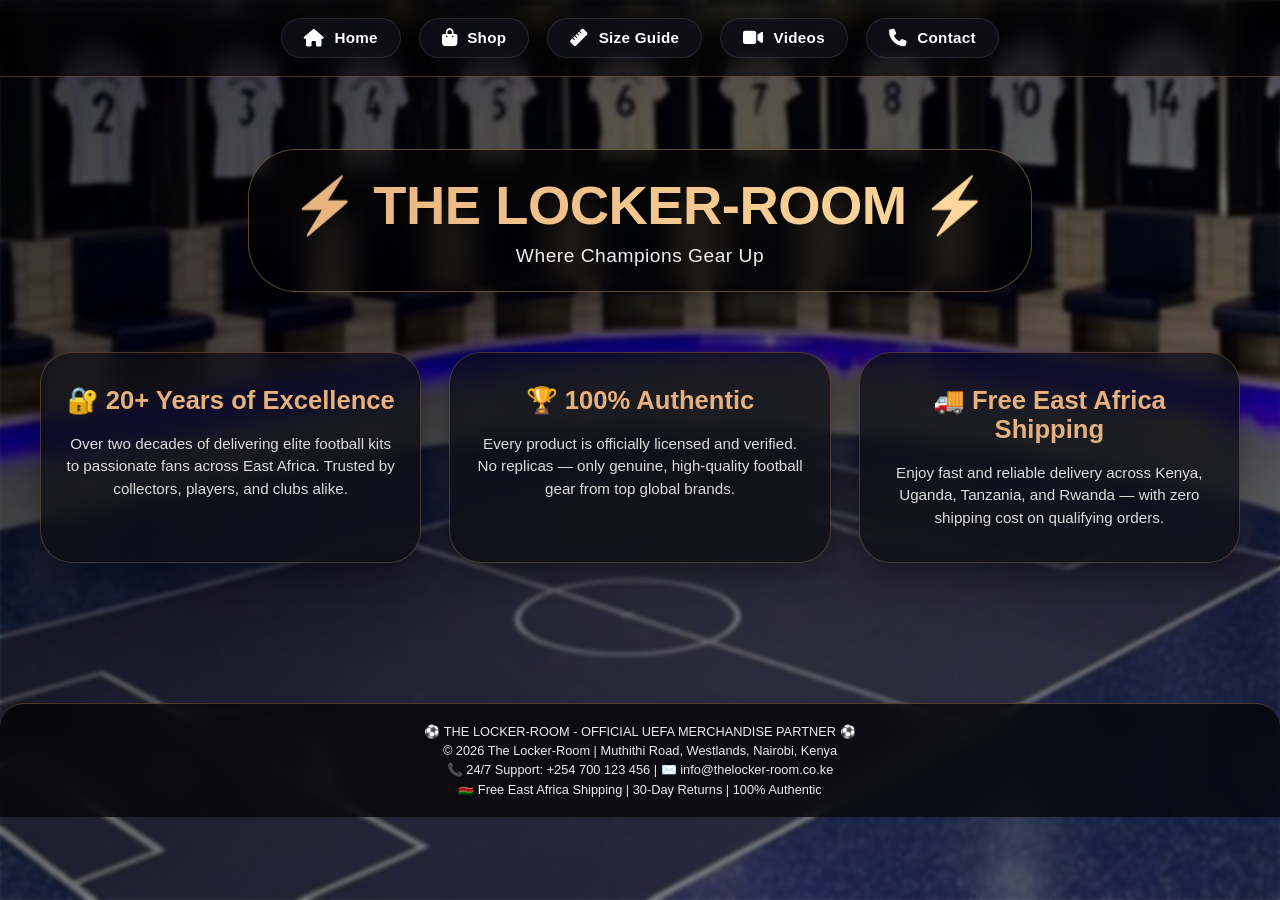
==== index.html @ 7f2edb70 "Refactor scrollbar styles in index.html" ====
<!DOCTYPE html>
<html lang="en">
<head>
<meta charset="UTF-8">
<meta name="viewport" content="width=device-width, initial-scale=1.0, user-scalable=yes">
<title>The Locker-Room | Home – Elite Football Gear</title>

<!-- Font Awesome for premium icons -->
<link rel="stylesheet" href="https://cdnjs.cloudflare.com/ajax/libs/font-awesome/6.5.0/css/all.min.css">

<style>
* {
    margin: 0;
    padding: 0;
    box-sizing: border-box;
}

body {
    font-family: 'Inter', -apple-system, BlinkMacSystemFont, 'Segoe UI', Roboto, sans-serif;
    overflow-x: hidden;
    min-height: 100vh;
    position: relative;
}

/* Background Slideshow - modern full bleed */
.slideshow-container {
    position: fixed;
    width: 100%;
    height: 100%;
    top: 0;
    left: 0;
    z-index: -2;
}

.slide {
    position: absolute;
    width: 100%;
    height: 100%;
    background-size: cover;
    background-position: center;
    opacity: 0;
    transition: opacity 1.8s cubic-bezier(0.25, 0.46, 0.45, 0.94);
    transform: scale(1.02);
}

.slide.active {
    opacity: 1;
    transform: scale(1);
}

/* Premium dark overlay – richer depth */
.slideshow-overlay {
    position: fixed;
    width: 100%;
    height: 100%;
    background: linear-gradient(135deg, rgba(0,0,0,0.6) 0%, rgba(0,0,0,0.4) 100%);
    top: 0;
    left: 0;
    z-index: -1;
    backdrop-filter: blur(2px);
}

/* MENU BAR – modern glassmorphism */
.menu-bar {
    display: flex;
    justify-content: center;
    gap: 18px;
    padding: 18px 24px;
    position: sticky;
    top: 0;
    z-index: 100;
    background: rgba(0, 0, 0, 0.55);
    backdrop-filter: blur(12px);
    border-bottom: 1px solid rgba(230, 177, 126, 0.3);
    flex-wrap: wrap;
}

.menu-bar a {
    color: white;
    text-decoration: none;
    font-weight: 600;
    padding: 10px 22px;
    border-radius: 40px;
    background: rgba(20, 20, 30, 0.6);
    backdrop-filter: blur(4px);
    transition: all 0.25s ease;
    display: flex;
    align-items: center;
    gap: 10px;
    font-size: 0.95rem;
    letter-spacing: 0.3px;
    border: 1px solid rgba(255,255,255,0.1);
}

.menu-bar a i {
    font-size: 1.1rem;
}

.menu-bar a:hover {
    background: #e6b17e;
    color: #0a0c10;
    transform: translateY(-3px);
    border-color: #e6b17e;
    box-shadow: 0 8px 18px rgba(230,177,126,0.3);
}

/* HERO – sleek centered */
.hero {
    display: flex;
    justify-content: center;
    align-items: center;
    margin-top: 8vh;
    padding: 0 20px;
}

.hero-box {
    display: inline-block;
    padding: 24px 42px;
    background: rgba(0, 0, 0, 0.55);
    border-radius: 48px;
    backdrop-filter: blur(16px);
    text-align: center;
    border: 1px solid rgba(230, 177, 126, 0.4);
    box-shadow: 0 20px 35px rgba(0,0,0,0.3);
    transition: transform 0.3s;
}

.hero-box:hover {
    transform: scale(1.02);
}

.hero-box h1 {
    font-size: 3.4rem;
    background: linear-gradient(135deg, #e6b17e, #ffda9e);
    -webkit-background-clip: text;
    background-clip: text;
    color: transparent;
    margin: 0;
    font-weight: 800;
    letter-spacing: -0.5px;
}

.hero-box p {
    color: #f0f0f0;
    margin-top: 8px;
    font-size: 1.2rem;
    font-weight: 400;
    letter-spacing: 0.5px;
}

/* FEATURE GRID – modern card design */
.feature-grid {
    display: grid;
    grid-template-columns: repeat(auto-fit, minmax(280px, 1fr));
    gap: 28px;
    padding: 60px 40px 120px 40px;
    max-width: 1300px;
    margin: 0 auto;
}

.feature-box {
    background: rgba(12, 14, 20, 0.75);
    backdrop-filter: blur(12px);
    padding: 32px 24px;
    border-radius: 32px;
    color: white;
    text-align: center;
    transition: all 0.35s ease;
    border: 1px solid rgba(230, 177, 126, 0.25);
    box-shadow: 0 12px 28px rgba(0,0,0,0.3);
}

.feature-box:hover {
    transform: translateY(-8px);
    background: rgba(20, 22, 32, 0.85);
    border-color: #e6b17e;
    box-shadow: 0 24px 40px rgba(0,0,0,0.4);
}

.feature-box h3 {
    font-size: 1.6rem;
    margin-bottom: 18px;
    color: #e6b17e;
    font-weight: 700;
}

.feature-box p {
    line-height: 1.5;
    color: #dddddd;
    font-size: 0.95rem;
}

/* FOOTER – fixed at bottom but not overlapping if content grows */
.footer-wrapper {
    position: relative;
    width: 100%;
    display: flex;
    justify-content: center;
    margin-top: 20px;
}

.footer-locker {
    background: rgba(0, 0, 0, 0.7);
    backdrop-filter: blur(12px);
    padding: 18px 28px;
    border-radius: 24px 24px 0 0;
    color: #ececec;
    text-align: center;
    font-size: 0.8rem;
    width: 100%;
    border-top: 1px solid rgba(230,177,126,0.3);
    line-height: 1.5;
}

/* Hide scrollbars globally but keep functionality – modern approach */
html {
    overflow-y: scroll;
    scrollbar-width: none;
    -ms-overflow-style: none;
}
html::-webkit-scrollbar {
    display: none;
}
body {
    overflow-y: auto;
    scrollbar-width: none;
}
body::-webkit-scrollbar {
    display: none;
}

/* Responsive touches */
@media (max-width: 768px) {
    .hero-box h1 {
        font-size: 2.2rem;
    }
    .hero-box {
        padding: 18px 28px;
    }
    .feature-grid {
        padding: 40px 20px 100px 20px;
        gap: 20px;
    }
    .menu-bar a {
        padding: 6px 14px;
        font-size: 0.8rem;
    }
    .feature-box h3 {
        font-size: 1.3rem;
    }
}

@media (max-width: 480px) {
    .hero-box h1 {
        font-size: 1.8rem;
    }
    .hero-box p {
        font-size: 0.9rem;
    }
    .menu-bar {
        gap: 8px;
    }
}
</style>
</head>
<body>

<!-- Background Slideshow with 5 premium images -->
<div class="slideshow-container">
    <div class="slide active" style="background-image: url('locker1.jpg');"></div>
    <div class="slide" style="background-image: url('locker2.jpg');"></div>
    <div class="slide" style="background-image: url('locker3.jpg');"></div>
    <div class="slide" style="background-image: url('locker4.jpg');"></div>
    <div class="slide" style="background-image: url('locker5.jpg');"></div>
</div>
<div class="slideshow-overlay"></div>

<!-- NAVIGATION WITH ICONS (all internal pages linked) -->
<div class="menu-bar">
    <a href="index.html"><i class="fas fa-house"></i> Home</a>
    <a href="shop.html"><i class="fas fa-bag-shopping"></i> Shop</a>
    <a href="size.html"><i class="fas fa-ruler"></i> Size Guide</a>
    <a href="videos.html"><i class="fas fa-video"></i> Videos</a>
    <a href="contact.html"><i class="fas fa-phone"></i> Contact</a>
</div>

<!-- HERO SECTION -->
<div class="hero">
    <div class="hero-box">
        <h1>⚡ THE LOCKER-ROOM ⚡</h1>
        <p>Where Champions Gear Up</p>
    </div>
</div>

<!-- FEATURE CARDS – enhanced content -->
<div class="feature-grid">
    <div class="feature-box">
        <h3>🔐 20+ Years of Excellence</h3>
        <p>Over two decades of delivering elite football kits to passionate fans across East Africa. Trusted by collectors, players, and clubs alike.</p>
    </div>

    <div class="feature-box">
        <h3>🏆 100% Authentic</h3>
        <p>Every product is officially licensed and verified. No replicas — only genuine, high-quality football gear from top global brands.</p>
    </div>

    <div class="feature-box">
        <h3>🚚 Free East Africa Shipping</h3>
        <p>Enjoy fast and reliable delivery across Kenya, Uganda, Tanzania, and Rwanda — with zero shipping cost on qualifying orders.</p>
    </div>
</div>

<!-- FOOTER (elegant) -->
<div class="footer-wrapper">
    <footer class="footer-locker">
        ⚽ THE LOCKER-ROOM - OFFICIAL UEFA MERCHANDISE PARTNER ⚽<br>
        © 2026 The Locker-Room | Muthithi Road, Westlands, Nairobi, Kenya<br>
        📞 24/7 Support: +254 700 123 456 | ✉️ info@thelocker-room.co.ke<br>
        🇰🇪 Free East Africa Shipping | 30-Day Returns | 100% Authentic
    </footer>
</div>

<script>
    // Gentle crossfade slideshow with modern timing
    const slides = document.querySelectorAll('.slide');
    let currentIndex = 0;
    let slideInterval;

    function activateSlide(index) {
        slides.forEach((slide, i) => {
            if (i === index) {
                slide.classList.add('active');
            } else {
                slide.classList.remove('active');
            }
        });
    }

    function nextSlide() {
        currentIndex = (currentIndex + 1) % slides.length;
        activateSlide(currentIndex);
    }

    // Start slideshow with 4.5s interval for smooth experience
    function startSlideshow() {
        if (slideInterval) clearInterval(slideInterval);
        slideInterval = setInterval(nextSlide, 4500);
    }

    // Preload images to avoid flicker
    function preloadImages() {
        const images = ['locker1.jpg', 'locker2.jpg', 'locker3.jpg', 'locker4.jpg', 'locker5.jpg'];
        images.forEach(src => {
            const img = new Image();
            img.src = src;
        });
    }
    
    preloadImages();
    startSlideshow();

    // Optional: pause slideshow on hover over hero or features for better UX (premium touch)
    const interactiveAreas = [document.querySelector('.hero'), document.querySelector('.feature-grid')];
    interactiveAreas.forEach(area => {
        if (area) {
            area.addEventListener('mouseenter', () => {
                if (slideInterval) clearInterval(slideInterval);
            });
            area.addEventListener('mouseleave', () => {
                startSlideshow();
            });
        }
    });

    // Also pause on menu hover
    const menuBar = document.querySelector('.menu-bar');
    if (menuBar) {
        menuBar.addEventListener('mouseenter', () => {
            if (slideInterval) clearInterval(slideInterval);
        });
        menuBar.addEventListener('mouseleave', () => {
            startSlideshow();
        });
    }
</script>

</body>
</html>
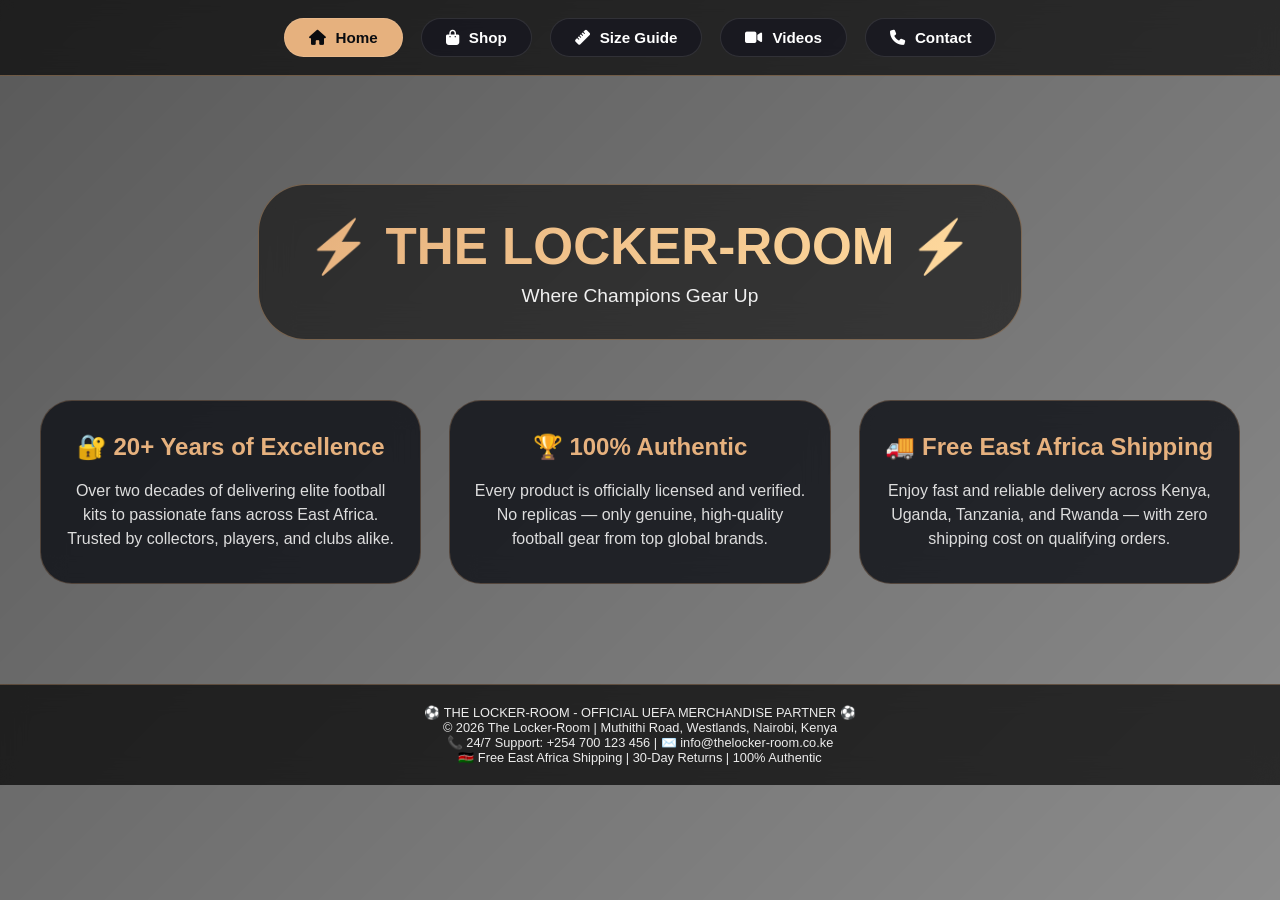
==== commit f679e799: "Update index.html" ====
--- a/index.html
+++ b/index.html
@@ -4,10 +4,7 @@
 <meta charset="UTF-8">
 <meta name="viewport" content="width=device-width, initial-scale=1.0, user-scalable=yes">
 <title>The Locker-Room | Home – Elite Football Gear</title>
-
-<!-- Font Awesome for premium icons -->
 <link rel="stylesheet" href="https://cdnjs.cloudflare.com/ajax/libs/font-awesome/6.5.0/css/all.min.css">
-
 <style>
 * {
     margin: 0;
@@ -19,10 +16,8 @@
     font-family: 'Inter', -apple-system, BlinkMacSystemFont, 'Segoe UI', Roboto, sans-serif;
     overflow-x: hidden;
     min-height: 100vh;
-    position: relative;
-}
-
-/* Background Slideshow - modern full bleed */
+}
+
 .slideshow-container {
     position: fixed;
     width: 100%;
@@ -39,39 +34,31 @@
     background-size: cover;
     background-position: center;
     opacity: 0;
-    transition: opacity 1.8s cubic-bezier(0.25, 0.46, 0.45, 0.94);
-    transform: scale(1.02);
+    transition: opacity 1.8s ease-in-out;
 }
 
 .slide.active {
     opacity: 1;
-    transform: scale(1);
-}
-
-/* Premium dark overlay – richer depth */
+}
+
 .slideshow-overlay {
     position: fixed;
     width: 100%;
     height: 100%;
-    background: linear-gradient(135deg, rgba(0,0,0,0.6) 0%, rgba(0,0,0,0.4) 100%);
+    background: linear-gradient(135deg, rgba(0,0,0,0.65) 0%, rgba(0,0,0,0.45) 100%);
     top: 0;
     left: 0;
     z-index: -1;
-    backdrop-filter: blur(2px);
-}
-
-/* MENU BAR – modern glassmorphism */
+}
+
 .menu-bar {
     display: flex;
     justify-content: center;
     gap: 18px;
     padding: 18px 24px;
-    position: sticky;
-    top: 0;
-    z-index: 100;
-    background: rgba(0, 0, 0, 0.55);
+    background: rgba(0, 0, 0, 0.65);
     backdrop-filter: blur(12px);
-    border-bottom: 1px solid rgba(230, 177, 126, 0.3);
+    border-bottom: 1px solid rgba(230, 177, 126, 0.4);
     flex-wrap: wrap;
 }
 
@@ -79,212 +66,137 @@
     color: white;
     text-decoration: none;
     font-weight: 600;
-    padding: 10px 22px;
+    padding: 10px 24px;
     border-radius: 40px;
-    background: rgba(20, 20, 30, 0.6);
-    backdrop-filter: blur(4px);
+    background: rgba(20, 20, 30, 0.7);
     transition: all 0.25s ease;
     display: flex;
     align-items: center;
     gap: 10px;
     font-size: 0.95rem;
-    letter-spacing: 0.3px;
     border: 1px solid rgba(255,255,255,0.1);
-}
-
-.menu-bar a i {
-    font-size: 1.1rem;
 }
 
 .menu-bar a:hover {
     background: #e6b17e;
     color: #0a0c10;
-    transform: translateY(-3px);
-    border-color: #e6b17e;
-    box-shadow: 0 8px 18px rgba(230,177,126,0.3);
-}
-
-/* HERO – sleek centered */
+    transform: translateY(-2px);
+}
+
+.menu-bar a.active {
+    background: #e6b17e;
+    color: #0a0c10;
+}
+
 .hero {
     display: flex;
     justify-content: center;
     align-items: center;
-    margin-top: 8vh;
+    margin-top: 12vh;
     padding: 0 20px;
 }
 
 .hero-box {
-    display: inline-block;
-    padding: 24px 42px;
+    padding: 32px 48px;
     background: rgba(0, 0, 0, 0.55);
     border-radius: 48px;
     backdrop-filter: blur(16px);
     text-align: center;
     border: 1px solid rgba(230, 177, 126, 0.4);
-    box-shadow: 0 20px 35px rgba(0,0,0,0.3);
-    transition: transform 0.3s;
-}
-
-.hero-box:hover {
-    transform: scale(1.02);
 }
 
 .hero-box h1 {
-    font-size: 3.4rem;
+    font-size: 3.2rem;
     background: linear-gradient(135deg, #e6b17e, #ffda9e);
     -webkit-background-clip: text;
     background-clip: text;
     color: transparent;
-    margin: 0;
     font-weight: 800;
-    letter-spacing: -0.5px;
 }
 
 .hero-box p {
     color: #f0f0f0;
     margin-top: 8px;
     font-size: 1.2rem;
-    font-weight: 400;
-    letter-spacing: 0.5px;
-}
-
-/* FEATURE GRID – modern card design */
+}
+
 .feature-grid {
     display: grid;
     grid-template-columns: repeat(auto-fit, minmax(280px, 1fr));
     gap: 28px;
-    padding: 60px 40px 120px 40px;
+    padding: 60px 40px 100px 40px;
     max-width: 1300px;
     margin: 0 auto;
 }
 
 .feature-box {
-    background: rgba(12, 14, 20, 0.75);
+    background: rgba(12, 14, 20, 0.8);
     backdrop-filter: blur(12px);
     padding: 32px 24px;
     border-radius: 32px;
-    color: white;
     text-align: center;
-    transition: all 0.35s ease;
+    transition: 0.3s;
     border: 1px solid rgba(230, 177, 126, 0.25);
-    box-shadow: 0 12px 28px rgba(0,0,0,0.3);
 }
 
 .feature-box:hover {
     transform: translateY(-8px);
-    background: rgba(20, 22, 32, 0.85);
     border-color: #e6b17e;
-    box-shadow: 0 24px 40px rgba(0,0,0,0.4);
 }
 
 .feature-box h3 {
-    font-size: 1.6rem;
+    font-size: 1.5rem;
     margin-bottom: 18px;
     color: #e6b17e;
-    font-weight: 700;
 }
 
 .feature-box p {
+    color: #dddddd;
     line-height: 1.5;
-    color: #dddddd;
-    font-size: 0.95rem;
-}
-
-/* FOOTER – fixed at bottom but not overlapping if content grows */
-.footer-wrapper {
-    position: relative;
-    width: 100%;
-    display: flex;
-    justify-content: center;
-    margin-top: 20px;
 }
 
 .footer-locker {
     background: rgba(0, 0, 0, 0.7);
     backdrop-filter: blur(12px);
-    padding: 18px 28px;
-    border-radius: 24px 24px 0 0;
+    padding: 20px;
+    text-align: center;
     color: #ececec;
-    text-align: center;
     font-size: 0.8rem;
-    width: 100%;
     border-top: 1px solid rgba(230,177,126,0.3);
-    line-height: 1.5;
-}
-
-/* Hide scrollbars globally but keep functionality – modern approach */
+}
+
 html {
-    overflow-y: scroll;
     scrollbar-width: none;
     -ms-overflow-style: none;
 }
 html::-webkit-scrollbar {
     display: none;
 }
-body {
-    overflow-y: auto;
-    scrollbar-width: none;
-}
-body::-webkit-scrollbar {
-    display: none;
-}
-
-/* Responsive touches */
+
 @media (max-width: 768px) {
-    .hero-box h1 {
-        font-size: 2.2rem;
-    }
-    .hero-box {
-        padding: 18px 28px;
-    }
-    .feature-grid {
-        padding: 40px 20px 100px 20px;
-        gap: 20px;
-    }
-    .menu-bar a {
-        padding: 6px 14px;
-        font-size: 0.8rem;
-    }
-    .feature-box h3 {
-        font-size: 1.3rem;
-    }
-}
-
-@media (max-width: 480px) {
-    .hero-box h1 {
-        font-size: 1.8rem;
-    }
-    .hero-box p {
-        font-size: 0.9rem;
-    }
-    .menu-bar {
-        gap: 8px;
-    }
+    .hero-box h1 { font-size: 2rem; }
+    .menu-bar a { padding: 6px 14px; font-size: 0.75rem; }
+    .feature-grid { padding: 40px 20px; }
 }
 </style>
 </head>
 <body>
 
-<!-- Background Slideshow with 5 premium images -->
 <div class="slideshow-container">
-    <div class="slide active" style="background-image: url('locker1.jpg');"></div>
-    <div class="slide" style="background-image: url('locker2.jpg');"></div>
-    <div class="slide" style="background-image: url('locker3.jpg');"></div>
-    <div class="slide" style="background-image: url('locker4.jpg');"></div>
-    <div class="slide" style="background-image: url('locker5.jpg');"></div>
+    <div class="slide active" style="background-image: url('https://images.unsplash.com/photo-1522778119026-d647f0596c20?w=1600');"></div>
+    <div class="slide" style="background-image: url('https://images.unsplash.com/photo-1552667466-07770ae110d0?w=1600');"></div>
+    <div class="slide" style="background-image: url('https://images.unsplash.com/photo-1577223625816-7546f13df25d?w=1600');"></div>
 </div>
 <div class="slideshow-overlay"></div>
 
-<!-- NAVIGATION WITH ICONS (all internal pages linked) -->
 <div class="menu-bar">
-    <a href="index.html"><i class="fas fa-house"></i> Home</a>
+    <a href="index.html" class="active"><i class="fas fa-house"></i> Home</a>
     <a href="shop.html"><i class="fas fa-bag-shopping"></i> Shop</a>
     <a href="size.html"><i class="fas fa-ruler"></i> Size Guide</a>
     <a href="videos.html"><i class="fas fa-video"></i> Videos</a>
     <a href="contact.html"><i class="fas fa-phone"></i> Contact</a>
 </div>
 
-<!-- HERO SECTION -->
 <div class="hero">
     <div class="hero-box">
         <h1>⚡ THE LOCKER-ROOM ⚡</h1>
@@ -292,97 +204,36 @@
     </div>
 </div>
 
-<!-- FEATURE CARDS – enhanced content -->
 <div class="feature-grid">
     <div class="feature-box">
         <h3>🔐 20+ Years of Excellence</h3>
         <p>Over two decades of delivering elite football kits to passionate fans across East Africa. Trusted by collectors, players, and clubs alike.</p>
     </div>
-
     <div class="feature-box">
         <h3>🏆 100% Authentic</h3>
         <p>Every product is officially licensed and verified. No replicas — only genuine, high-quality football gear from top global brands.</p>
     </div>
-
     <div class="feature-box">
         <h3>🚚 Free East Africa Shipping</h3>
         <p>Enjoy fast and reliable delivery across Kenya, Uganda, Tanzania, and Rwanda — with zero shipping cost on qualifying orders.</p>
     </div>
 </div>
 
-<!-- FOOTER (elegant) -->
-<div class="footer-wrapper">
-    <footer class="footer-locker">
-        ⚽ THE LOCKER-ROOM - OFFICIAL UEFA MERCHANDISE PARTNER ⚽<br>
-        © 2026 The Locker-Room | Muthithi Road, Westlands, Nairobi, Kenya<br>
-        📞 24/7 Support: +254 700 123 456 | ✉️ info@thelocker-room.co.ke<br>
-        🇰🇪 Free East Africa Shipping | 30-Day Returns | 100% Authentic
-    </footer>
-</div>
+<footer class="footer-locker">
+    ⚽ THE LOCKER-ROOM - OFFICIAL UEFA MERCHANDISE PARTNER ⚽<br>
+    © 2026 The Locker-Room | Muthithi Road, Westlands, Nairobi, Kenya<br>
+    📞 24/7 Support: +254 700 123 456 | ✉️ info@thelocker-room.co.ke<br>
+    🇰🇪 Free East Africa Shipping | 30-Day Returns | 100% Authentic
+</footer>
 
 <script>
-    // Gentle crossfade slideshow with modern timing
-    const slides = document.querySelectorAll('.slide');
-    let currentIndex = 0;
-    let slideInterval;
-
-    function activateSlide(index) {
-        slides.forEach((slide, i) => {
-            if (i === index) {
-                slide.classList.add('active');
-            } else {
-                slide.classList.remove('active');
-            }
-        });
-    }
-
-    function nextSlide() {
-        currentIndex = (currentIndex + 1) % slides.length;
-        activateSlide(currentIndex);
-    }
-
-    // Start slideshow with 4.5s interval for smooth experience
-    function startSlideshow() {
-        if (slideInterval) clearInterval(slideInterval);
-        slideInterval = setInterval(nextSlide, 4500);
-    }
-
-    // Preload images to avoid flicker
-    function preloadImages() {
-        const images = ['locker1.jpg', 'locker2.jpg', 'locker3.jpg', 'locker4.jpg', 'locker5.jpg'];
-        images.forEach(src => {
-            const img = new Image();
-            img.src = src;
-        });
-    }
-    
-    preloadImages();
-    startSlideshow();
-
-    // Optional: pause slideshow on hover over hero or features for better UX (premium touch)
-    const interactiveAreas = [document.querySelector('.hero'), document.querySelector('.feature-grid')];
-    interactiveAreas.forEach(area => {
-        if (area) {
-            area.addEventListener('mouseenter', () => {
-                if (slideInterval) clearInterval(slideInterval);
-            });
-            area.addEventListener('mouseleave', () => {
-                startSlideshow();
-            });
-        }
-    });
-
-    // Also pause on menu hover
-    const menuBar = document.querySelector('.menu-bar');
-    if (menuBar) {
-        menuBar.addEventListener('mouseenter', () => {
-            if (slideInterval) clearInterval(slideInterval);
-        });
-        menuBar.addEventListener('mouseleave', () => {
-            startSlideshow();
-        });
-    }
+const slides = document.querySelectorAll('.slide');
+let current = 0;
+setInterval(() => {
+    slides[current].classList.remove('active');
+    current = (current + 1) % slides.length;
+    slides[current].classList.add('active');
+}, 4500);
 </script>
-
 </body>
 </html>
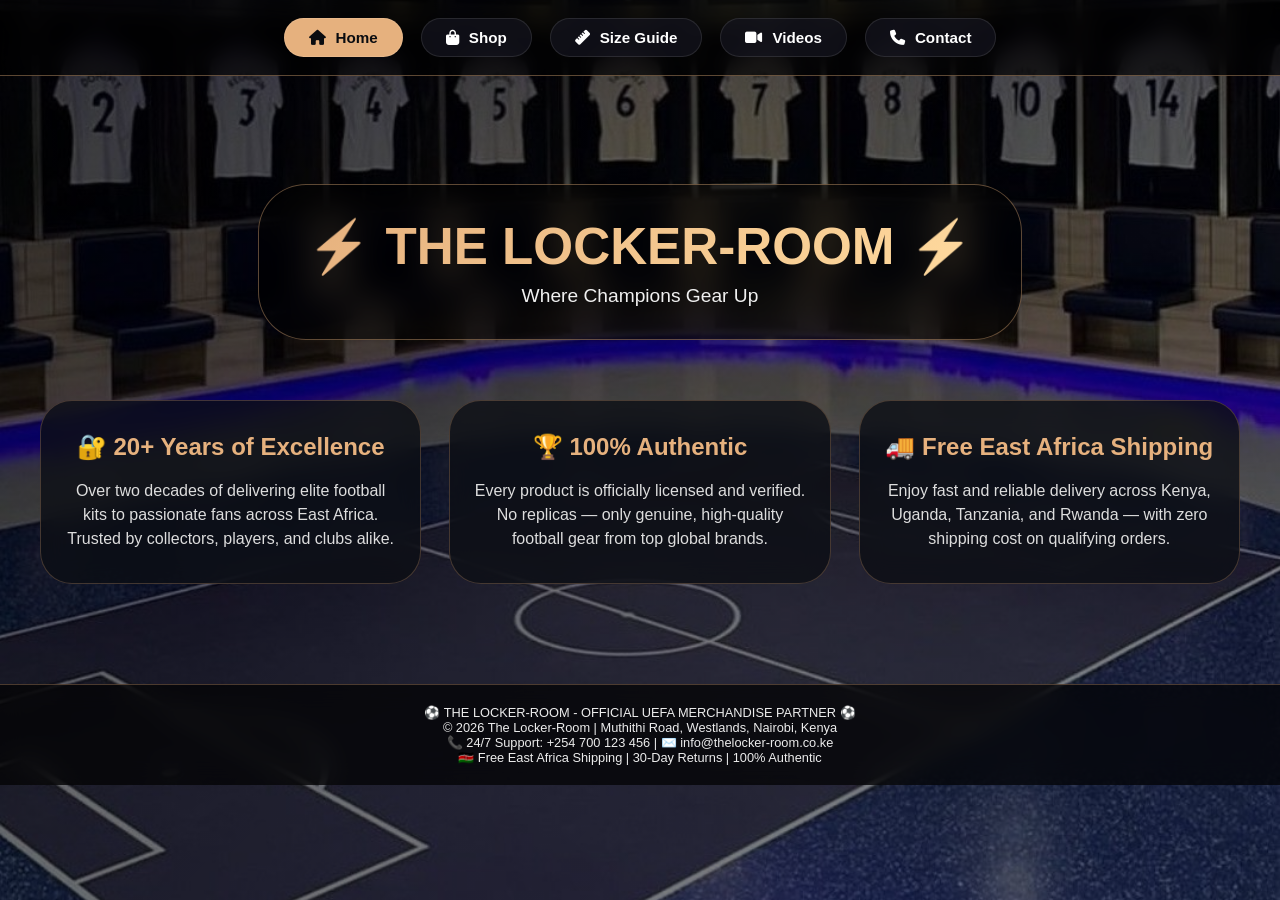
==== commit d6ce16fd: "Update index.html" ====
--- a/index.html
+++ b/index.html
@@ -18,6 +18,7 @@
     min-height: 100vh;
 }
 
+/* Background Slideshow with your images */
 .slideshow-container {
     position: fixed;
     width: 100%;
@@ -183,9 +184,15 @@
 <body>
 
 <div class="slideshow-container">
-    <div class="slide active" style="background-image: url('https://images.unsplash.com/photo-1522778119026-d647f0596c20?w=1600');"></div>
-    <div class="slide" style="background-image: url('https://images.unsplash.com/photo-1552667466-07770ae110d0?w=1600');"></div>
-    <div class="slide" style="background-image: url('https://images.unsplash.com/photo-1577223625816-7546f13df25d?w=1600');"></div>
+    <div class="slide active" style="background-image: url('locker1.jpg');"></div>
+    <div class="slide" style="background-image: url('locker2.jpg');"></div>
+    <div class="slide" style="background-image: url('locker3.jpg');"></div>
+    <div class="slide" style="background-image: url('locker4.jpg');"></div>
+    <div class="slide" style="background-image: url('locker5.jpg');"></div>
+    <div class="slide" style="background-image: url('locker6.jpg');"></div>
+    <div class="slide" style="background-image: url('locker7.jpg');"></div>
+    <div class="slide" style="background-image: url('locker8.jpg');"></div>
+    <div class="slide" style="background-image: url('stadium.jpg');"></div>
 </div>
 <div class="slideshow-overlay"></div>
 
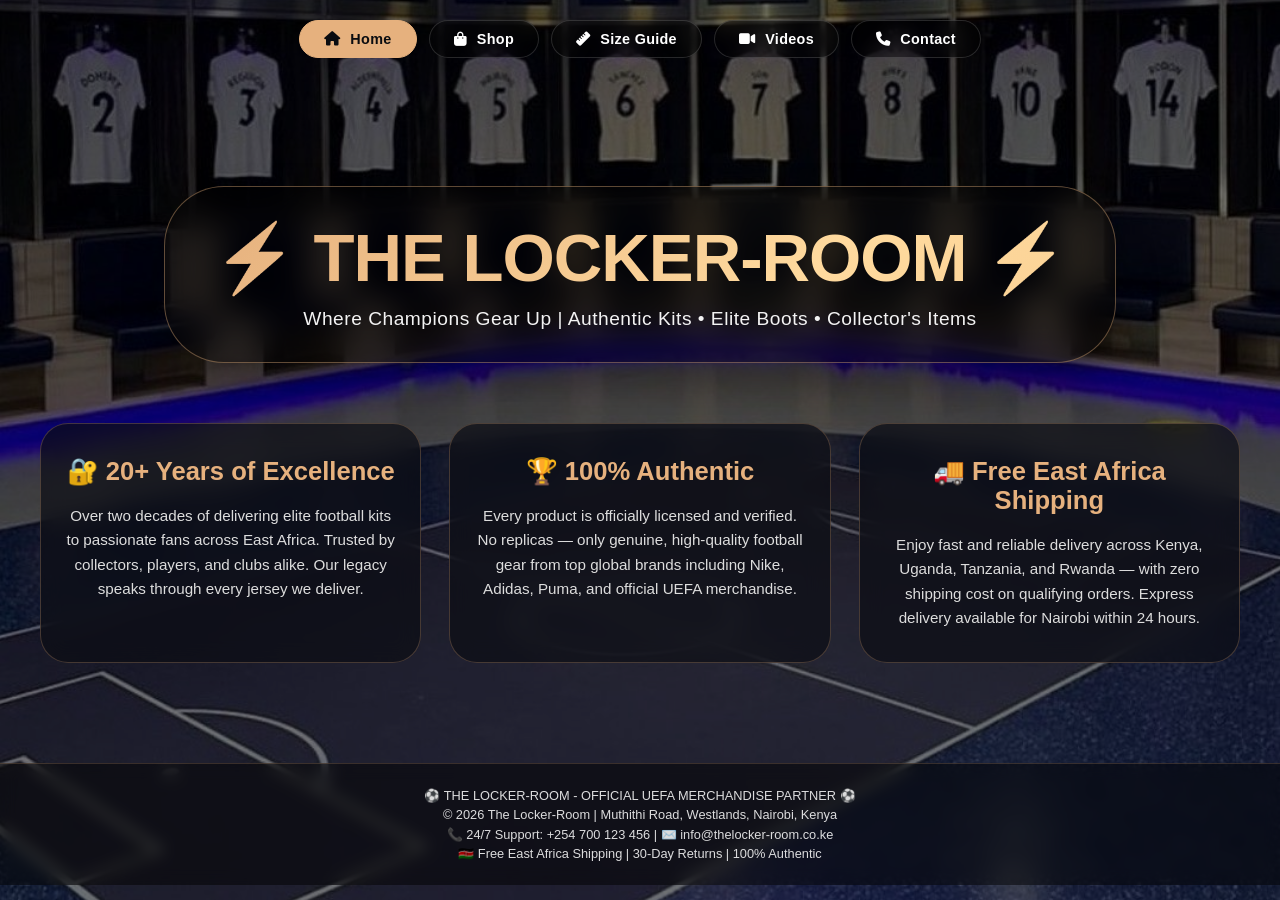
==== commit bd0fa8dc: "Update index.html" ====
--- a/index.html
+++ b/index.html
@@ -16,6 +16,7 @@
     font-family: 'Inter', -apple-system, BlinkMacSystemFont, 'Segoe UI', Roboto, sans-serif;
     overflow-x: hidden;
     min-height: 100vh;
+    position: relative;
 }
 
 /* Background Slideshow with your images */
@@ -46,81 +47,122 @@
     position: fixed;
     width: 100%;
     height: 100%;
-    background: linear-gradient(135deg, rgba(0,0,0,0.65) 0%, rgba(0,0,0,0.45) 100%);
+    background: rgba(0, 0, 0, 0.55);
     top: 0;
     left: 0;
     z-index: -1;
 }
 
+html {
+    scrollbar-width: none;
+    -ms-overflow-style: none;
+}
+html::-webkit-scrollbar {
+    display: none;
+}
+
+/* Transparent Menu Bar */
 .menu-bar {
     display: flex;
     justify-content: center;
-    gap: 18px;
-    padding: 18px 24px;
-    background: rgba(0, 0, 0, 0.65);
-    backdrop-filter: blur(12px);
-    border-bottom: 1px solid rgba(230, 177, 126, 0.4);
+    gap: 12px;
+    padding: 20px 24px;
+    background: transparent;
+    position: sticky;
+    top: 0;
+    z-index: 100;
     flex-wrap: wrap;
 }
-
 .menu-bar a {
     color: white;
     text-decoration: none;
     font-weight: 600;
     padding: 10px 24px;
-    border-radius: 40px;
-    background: rgba(20, 20, 30, 0.7);
-    transition: all 0.25s ease;
+    border-radius: 50px;
     display: flex;
     align-items: center;
     gap: 10px;
-    font-size: 0.95rem;
-    border: 1px solid rgba(255,255,255,0.1);
-}
-
+    transition: all 0.3s ease;
+    background: rgba(0, 0, 0, 0.35);
+    backdrop-filter: blur(10px);
+    font-size: 0.9rem;
+    letter-spacing: 0.3px;
+    border: 1px solid rgba(255, 255, 255, 0.15);
+}
 .menu-bar a:hover {
     background: #e6b17e;
     color: #0a0c10;
     transform: translateY(-2px);
-}
-
+    border-color: #e6b17e;
+    box-shadow: 0 5px 20px rgba(230, 177, 126, 0.3);
+}
 .menu-bar a.active {
     background: #e6b17e;
     color: #0a0c10;
-}
-
+    border-color: #e6b17e;
+}
+
+/* Modern Animated Hero */
 .hero {
     display: flex;
     justify-content: center;
     align-items: center;
     margin-top: 12vh;
     padding: 0 20px;
+    animation: fadeInUp 0.8s ease-out;
+}
+@keyframes fadeInUp {
+    from {
+        opacity: 0;
+        transform: translateY(30px);
+    }
+    to {
+        opacity: 1;
+        transform: translateY(0);
+    }
 }
 
 .hero-box {
     padding: 32px 48px;
-    background: rgba(0, 0, 0, 0.55);
-    border-radius: 48px;
+    background: rgba(0, 0, 0, 0.45);
     backdrop-filter: blur(16px);
     text-align: center;
+    border-radius: 60px;
     border: 1px solid rgba(230, 177, 126, 0.4);
+    box-shadow: 0 20px 40px rgba(0, 0, 0, 0.3);
 }
 
 .hero-box h1 {
-    font-size: 3.2rem;
-    background: linear-gradient(135deg, #e6b17e, #ffda9e);
+    font-size: 4.2rem;
+    font-weight: 800;
+    background: linear-gradient(135deg, #e6b17e 0%, #ffda9e 25%, #f5c88c 50%, #ffda9e 75%, #e6b17e 100%);
+    background-size: 300% auto;
     -webkit-background-clip: text;
     background-clip: text;
     color: transparent;
-    font-weight: 800;
+    animation: shimmer 3s linear infinite, glowPulse 2s ease-in-out infinite;
+    letter-spacing: -1px;
+    margin-bottom: 10px;
+}
+@keyframes shimmer {
+    0% { background-position: 0% center; }
+    100% { background-position: 200% center; }
+}
+@keyframes glowPulse {
+    0%, 100% { filter: drop-shadow(0 0 5px rgba(230, 177, 126, 0.3)); }
+    50% { filter: drop-shadow(0 0 20px rgba(230, 177, 126, 0.6)); }
 }
 
 .hero-box p {
-    color: #f0f0f0;
+    color: rgba(255, 255, 255, 0.95);
     margin-top: 8px;
     font-size: 1.2rem;
-}
-
+    font-weight: 400;
+    letter-spacing: 0.5px;
+    animation: fadeInUp 0.8s ease-out 0.2s both;
+}
+
+/* Feature Grid */
 .feature-grid {
     display: grid;
     grid-template-columns: repeat(auto-fit, minmax(280px, 1fr));
@@ -131,58 +173,84 @@
 }
 
 .feature-box {
-    background: rgba(12, 14, 20, 0.8);
+    background: rgba(12, 14, 20, 0.7);
     backdrop-filter: blur(12px);
     padding: 32px 24px;
-    border-radius: 32px;
+    border-radius: 28px;
     text-align: center;
-    transition: 0.3s;
+    transition: all 0.4s cubic-bezier(0.2, 0.9, 0.4, 1.1);
     border: 1px solid rgba(230, 177, 126, 0.25);
+    animation: fadeInUp 0.6s ease-out;
 }
 
 .feature-box:hover {
-    transform: translateY(-8px);
+    transform: translateY(-10px);
     border-color: #e6b17e;
+    background: rgba(20, 22, 32, 0.8);
+    box-shadow: 0 20px 35px rgba(0, 0, 0, 0.4);
 }
 
 .feature-box h3 {
-    font-size: 1.5rem;
+    font-size: 1.6rem;
     margin-bottom: 18px;
     color: #e6b17e;
+    font-weight: 700;
 }
 
 .feature-box p {
     color: #dddddd;
+    line-height: 1.6;
+    font-size: 0.95rem;
+}
+
+/* Footer */
+.footer-locker {
+    text-align: center;
+    background: rgba(0, 0, 0, 0.5);
+    backdrop-filter: blur(8px);
+    padding: 22px 20px;
+    color: rgba(255, 255, 255, 0.85);
+    font-size: 0.8rem;
+    border-top: 1px solid rgba(230, 177, 126, 0.2);
     line-height: 1.5;
 }
 
-.footer-locker {
-    background: rgba(0, 0, 0, 0.7);
-    backdrop-filter: blur(12px);
-    padding: 20px;
-    text-align: center;
-    color: #ececec;
-    font-size: 0.8rem;
-    border-top: 1px solid rgba(230,177,126,0.3);
-}
-
-html {
-    scrollbar-width: none;
-    -ms-overflow-style: none;
-}
-html::-webkit-scrollbar {
-    display: none;
-}
-
 @media (max-width: 768px) {
-    .hero-box h1 { font-size: 2rem; }
-    .menu-bar a { padding: 6px 14px; font-size: 0.75rem; }
-    .feature-grid { padding: 40px 20px; }
+    .hero-box h1 {
+        font-size: 2.5rem;
+    }
+    .hero-box {
+        padding: 20px 28px;
+    }
+    .hero-box p {
+        font-size: 0.9rem;
+    }
+    .menu-bar a {
+        padding: 6px 14px;
+        font-size: 0.75rem;
+    }
+    .feature-grid {
+        padding: 40px 20px 80px 20px;
+        gap: 20px;
+    }
+    .feature-box h3 {
+        font-size: 1.3rem;
+    }
+}
+
+@media (max-width: 480px) {
+    .hero-box h1 {
+        font-size: 1.8rem;
+    }
+    .hero-box p {
+        font-size: 0.8rem;
+    }
 }
 </style>
 </head>
 <body>
 
+<!-- Background Slideshow with your images -->
 <div class="slideshow-container">
     <div class="slide active" style="background-image: url('locker1.jpg');"></div>
     <div class="slide" style="background-image: url('locker2.jpg');"></div>
@@ -196,6 +264,7 @@
 </div>
 <div class="slideshow-overlay"></div>
 
+<!-- Transparent Menu Bar -->
 <div class="menu-bar">
     <a href="index.html" class="active"><i class="fas fa-house"></i> Home</a>
     <a href="shop.html"><i class="fas fa-bag-shopping"></i> Shop</a>
@@ -204,28 +273,31 @@
     <a href="contact.html"><i class="fas fa-phone"></i> Contact</a>
 </div>
 
+<!-- Animated Hero Section -->
 <div class="hero">
     <div class="hero-box">
         <h1>⚡ THE LOCKER-ROOM ⚡</h1>
-        <p>Where Champions Gear Up</p>
+        <p>Where Champions Gear Up | Authentic Kits • Elite Boots • Collector's Items</p>
     </div>
 </div>
 
+<!-- Feature Grid -->
 <div class="feature-grid">
     <div class="feature-box">
         <h3>🔐 20+ Years of Excellence</h3>
-        <p>Over two decades of delivering elite football kits to passionate fans across East Africa. Trusted by collectors, players, and clubs alike.</p>
+        <p>Over two decades of delivering elite football kits to passionate fans across East Africa. Trusted by collectors, players, and clubs alike. Our legacy speaks through every jersey we deliver.</p>
     </div>
     <div class="feature-box">
         <h3>🏆 100% Authentic</h3>
-        <p>Every product is officially licensed and verified. No replicas — only genuine, high-quality football gear from top global brands.</p>
+        <p>Every product is officially licensed and verified. No replicas — only genuine, high-quality football gear from top global brands including Nike, Adidas, Puma, and official UEFA merchandise.</p>
     </div>
     <div class="feature-box">
         <h3>🚚 Free East Africa Shipping</h3>
-        <p>Enjoy fast and reliable delivery across Kenya, Uganda, Tanzania, and Rwanda — with zero shipping cost on qualifying orders.</p>
+        <p>Enjoy fast and reliable delivery across Kenya, Uganda, Tanzania, and Rwanda — with zero shipping cost on qualifying orders. Express delivery available for Nairobi within 24 hours.</p>
     </div>
 </div>
 
+<!-- Footer -->
 <footer class="footer-locker">
     ⚽ THE LOCKER-ROOM - OFFICIAL UEFA MERCHANDISE PARTNER ⚽<br>
     © 2026 The Locker-Room | Muthithi Road, Westlands, Nairobi, Kenya<br>
@@ -234,13 +306,57 @@
 </footer>
 
 <script>
+// Background slideshow with smooth transitions
 const slides = document.querySelectorAll('.slide');
 let current = 0;
-setInterval(() => {
+
+function nextSlide() {
     slides[current].classList.remove('active');
     current = (current + 1) % slides.length;
     slides[current].classList.add('active');
-}, 4500);
+}
+
+// Start slideshow with 4.5 second intervals
+setInterval(nextSlide, 4500);
+
+// Preload images for smoother transitions
+const images = ['locker1.jpg', 'locker2.jpg', 'locker3.jpg', 'locker4.jpg', 'locker5.jpg', 'locker6.jpg', 'locker7.jpg', 'locker8.jpg', 'stadium.jpg'];
+images.forEach(src => {
+    const img = new Image();
+    img.src = src;
+});
+
+// Optional: Pause slideshow when hovering over interactive elements
+const heroSection = document.querySelector('.hero');
+const featureGrid = document.querySelector('.feature-grid');
+let slideshowInterval;
+
+function startSlideshow() {
+    if (slideshowInterval) clearInterval(slideshowInterval);
+    slideshowInterval = setInterval(nextSlide, 4500);
+}
+
+function pauseSlideshow() {
+    if (slideshowInterval) {
+        clearInterval(slideshowInterval);
+        slideshowInterval = null;
+    }
+}
+
+if (heroSection) {
+    heroSection.addEventListener('mouseenter', pauseSlideshow);
+    heroSection.addEventListener('mouseleave', startSlideshow);
+}
+if (featureGrid) {
+    featureGrid.addEventListener('mouseenter', pauseSlideshow);
+    featureGrid.addEventListener('mouseleave', startSlideshow);
+}
+
+// Add animation delay to feature boxes for staggered appearance
+const featureBoxes = document.querySelectorAll('.feature-box');
+featureBoxes.forEach((box, index) => {
+    box.style.animationDelay = `${index * 0.1}s`;
+});
 </script>
 </body>
 </html>
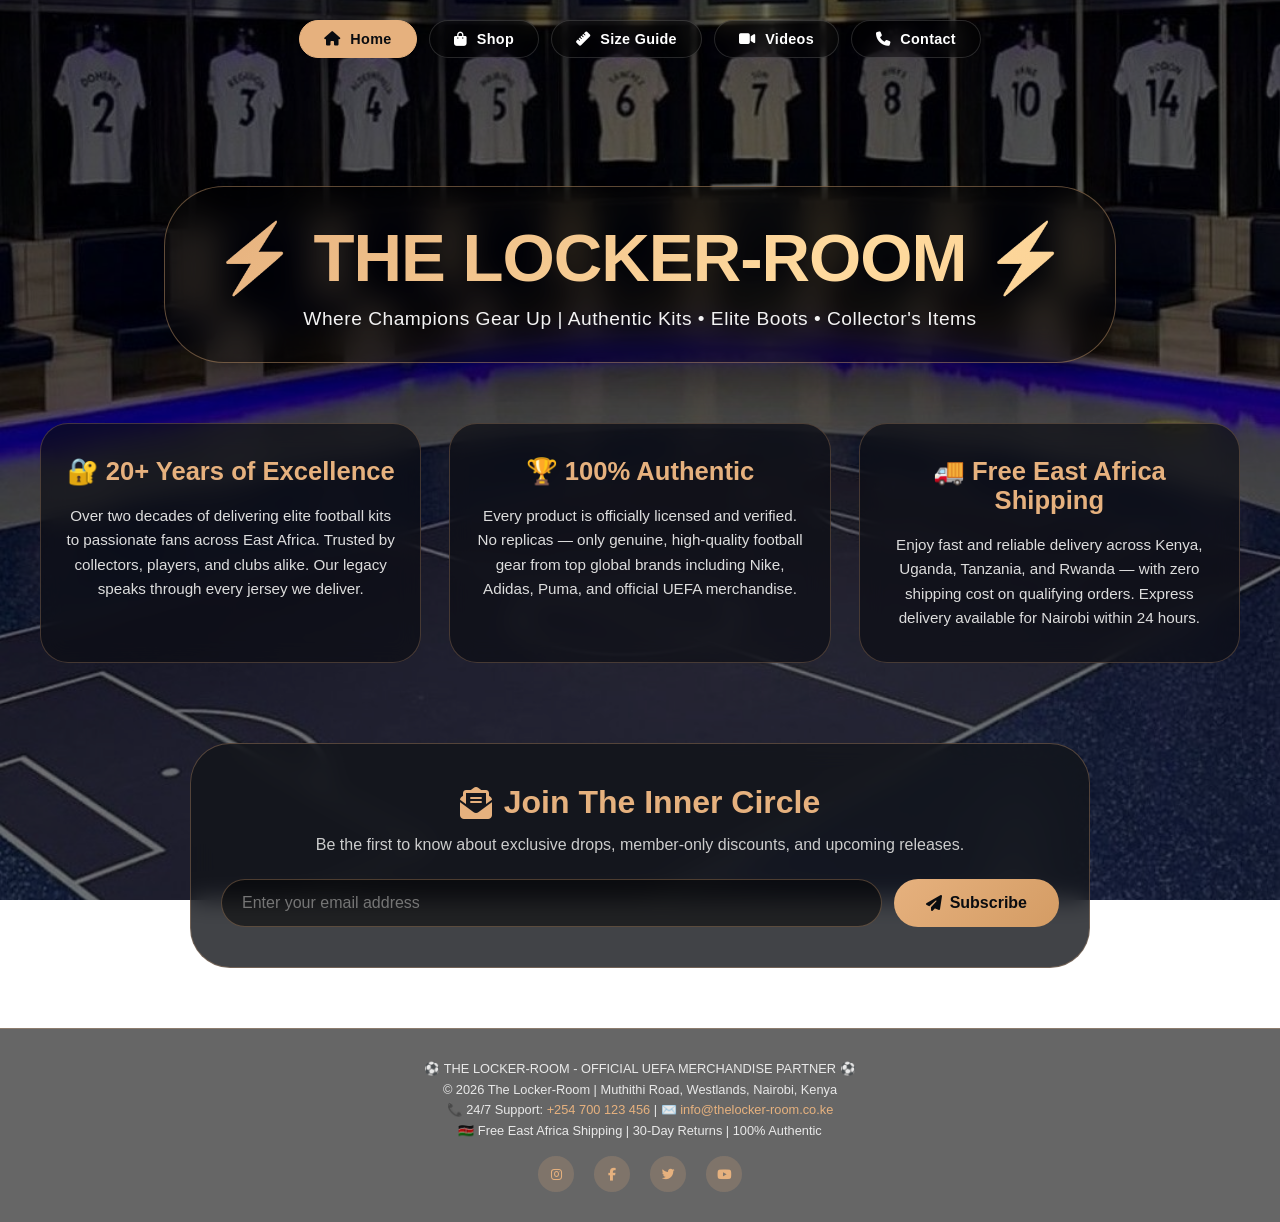
==== commit c1bbf8ce: "Update index.html" ====
--- a/index.html
+++ b/index.html
@@ -167,7 +167,7 @@
     display: grid;
     grid-template-columns: repeat(auto-fit, minmax(280px, 1fr));
     gap: 28px;
-    padding: 60px 40px 100px 40px;
+    padding: 60px 40px 40px 40px;
     max-width: 1300px;
     margin: 0 auto;
 }
@@ -203,16 +203,127 @@
     font-size: 0.95rem;
 }
 
-/* Footer */
+/* Modern Newsletter Section - Added Feature */
+.newsletter-section {
+    max-width: 900px;
+    margin: 40px auto 60px;
+    padding: 40px 30px;
+    background: rgba(18, 20, 26, 0.8);
+    backdrop-filter: blur(12px);
+    border-radius: 40px;
+    text-align: center;
+    border: 1px solid rgba(230, 177, 126, 0.3);
+    transition: all 0.3s ease;
+}
+.newsletter-section:hover {
+    border-color: #e6b17e;
+    box-shadow: 0 15px 35px rgba(0, 0, 0, 0.4);
+}
+.newsletter-section h2 {
+    font-size: 2rem;
+    color: #e6b17e;
+    margin-bottom: 15px;
+    display: flex;
+    align-items: center;
+    justify-content: center;
+    gap: 12px;
+}
+.newsletter-section p {
+    color: #ccc;
+    margin-bottom: 25px;
+    font-size: 1rem;
+}
+.newsletter-form {
+    display: flex;
+    flex-wrap: wrap;
+    justify-content: center;
+    gap: 12px;
+}
+.newsletter-form input {
+    flex: 1;
+    min-width: 250px;
+    padding: 14px 20px;
+    background: rgba(0, 0, 0, 0.5);
+    border: 1px solid rgba(230, 177, 126, 0.3);
+    border-radius: 50px;
+    color: white;
+    font-size: 1rem;
+    outline: none;
+    transition: 0.3s;
+}
+.newsletter-form input:focus {
+    border-color: #e6b17e;
+    background: rgba(0, 0, 0, 0.7);
+}
+.newsletter-form button {
+    padding: 14px 32px;
+    background: linear-gradient(135deg, #e6b17e, #d49c64);
+    border: none;
+    border-radius: 50px;
+    color: #0a0c10;
+    font-weight: 700;
+    font-size: 1rem;
+    cursor: pointer;
+    transition: 0.3s;
+    display: flex;
+    align-items: center;
+    gap: 8px;
+}
+.newsletter-form button:hover {
+    transform: translateY(-2px);
+    box-shadow: 0 8px 20px rgba(230, 177, 126, 0.4);
+}
+.success-message {
+    margin-top: 15px;
+    color: #e6b17e;
+    font-weight: 500;
+    display: none;
+}
+
+/* Footer Container - Enhanced Styling */
+.footer-container {
+    background: rgba(0, 0, 0, 0.6);
+    backdrop-filter: blur(10px);
+    border-top: 1px solid rgba(230, 177, 126, 0.3);
+    margin-top: 40px;
+}
 .footer-locker {
+    max-width: 1200px;
+    margin: 0 auto;
+    padding: 30px 20px;
     text-align: center;
-    background: rgba(0, 0, 0, 0.5);
-    backdrop-filter: blur(8px);
-    padding: 22px 20px;
     color: rgba(255, 255, 255, 0.85);
     font-size: 0.8rem;
-    border-top: 1px solid rgba(230, 177, 126, 0.2);
-    line-height: 1.5;
+    line-height: 1.6;
+}
+.footer-locker a {
+    color: #e6b17e;
+    text-decoration: none;
+}
+.footer-locker a:hover {
+    text-decoration: underline;
+}
+.footer-locker .footer-social {
+    margin-top: 15px;
+    display: flex;
+    justify-content: center;
+    gap: 20px;
+}
+.footer-locker .footer-social a {
+    width: 36px;
+    height: 36px;
+    background: rgba(230, 177, 126, 0.2);
+    border-radius: 50%;
+    display: inline-flex;
+    align-items: center;
+    justify-content: center;
+    transition: 0.3s;
+    color: #e6b17e;
+}
+.footer-locker .footer-social a:hover {
+    background: #e6b17e;
+    color: #0a0c10;
+    transform: translateY(-3px);
 }
 
 @media (max-width: 768px) {
@@ -230,11 +341,21 @@
         font-size: 0.75rem;
     }
     .feature-grid {
-        padding: 40px 20px 80px 20px;
+        padding: 40px 20px 30px 20px;
         gap: 20px;
     }
     .feature-box h3 {
         font-size: 1.3rem;
+    }
+    .newsletter-section {
+        margin: 30px 20px 50px;
+        padding: 30px 20px;
+    }
+    .newsletter-section h2 {
+        font-size: 1.6rem;
+    }
+    .newsletter-form input {
+        min-width: 200px;
     }
 }
 
@@ -297,13 +418,32 @@
     </div>
 </div>
 
-<!-- Footer -->
-<footer class="footer-locker">
-    ⚽ THE LOCKER-ROOM - OFFICIAL UEFA MERCHANDISE PARTNER ⚽<br>
-    © 2026 The Locker-Room | Muthithi Road, Westlands, Nairobi, Kenya<br>
-    📞 24/7 Support: +254 700 123 456 | ✉️ info@thelocker-room.co.ke<br>
-    🇰🇪 Free East Africa Shipping | 30-Day Returns | 100% Authentic
-</footer>
+<!-- Modern Newsletter Section - Added Feature -->
+<div class="newsletter-section">
+    <h2><i class="fas fa-envelope-open-text"></i> Join The Inner Circle</h2>
+    <p>Be the first to know about exclusive drops, member-only discounts, and upcoming releases.</p>
+    <div class="newsletter-form">
+        <input type="email" placeholder="Enter your email address" id="newsletterEmail">
+        <button id="subscribeBtn"><i class="fas fa-paper-plane"></i> Subscribe</button>
+    </div>
+    <div class="success-message" id="subscribeMessage">✓ Thanks for subscribing! Check your inbox for 10% off.</div>
+</div>
+
+<!-- Footer Container - Enhanced Styling -->
+<div class="footer-container">
+    <footer class="footer-locker">
+        ⚽ THE LOCKER-ROOM - OFFICIAL UEFA MERCHANDISE PARTNER ⚽<br>
+        © 2026 The Locker-Room | Muthithi Road, Westlands, Nairobi, Kenya<br>
+        📞 24/7 Support: <a href="tel:+254700123456">+254 700 123 456</a> | ✉️ <a href="mailto:info@thelocker-room.co.ke">info@thelocker-room.co.ke</a><br>
+        🇰🇪 Free East Africa Shipping | 30-Day Returns | 100% Authentic
+        <div class="footer-social">
+            <a href="#" aria-label="Instagram"><i class="fab fa-instagram"></i></a>
+            <a href="#" aria-label="Facebook"><i class="fab fa-facebook-f"></i></a>
+            <a href="#" aria-label="Twitter"><i class="fab fa-twitter"></i></a>
+            <a href="#" aria-label="YouTube"><i class="fab fa-youtube"></i></a>
+        </div>
+    </footer>
+</div>
 
 <script>
 // Background slideshow with smooth transitions
@@ -317,7 +457,7 @@
 }
 
 // Start slideshow with 4.5 second intervals
-setInterval(nextSlide, 4500);
+let slideshowInterval = setInterval(nextSlide, 4500);
 
 // Preload images for smoother transitions
 const images = ['locker1.jpg', 'locker2.jpg', 'locker3.jpg', 'locker4.jpg', 'locker5.jpg', 'locker6.jpg', 'locker7.jpg', 'locker8.jpg', 'stadium.jpg'];
@@ -326,10 +466,10 @@
     img.src = src;
 });
 
-// Optional: Pause slideshow when hovering over interactive elements
+// Pause slideshow when hovering over interactive elements
 const heroSection = document.querySelector('.hero');
 const featureGrid = document.querySelector('.feature-grid');
-let slideshowInterval;
+const newsletter = document.querySelector('.newsletter-section');
 
 function startSlideshow() {
     if (slideshowInterval) clearInterval(slideshowInterval);
@@ -351,6 +491,37 @@
     featureGrid.addEventListener('mouseenter', pauseSlideshow);
     featureGrid.addEventListener('mouseleave', startSlideshow);
 }
+if (newsletter) {
+    newsletter.addEventListener('mouseenter', pauseSlideshow);
+    newsletter.addEventListener('mouseleave', startSlideshow);
+}
+
+// Newsletter subscription functionality
+const subscribeBtn = document.getElementById('subscribeBtn');
+const emailInput = document.getElementById('newsletterEmail');
+const successMsg = document.getElementById('subscribeMessage');
+
+function validateEmail(email) {
+    return /^[^\s@]+@([^\s@]+\.)+[^\s@]+$/.test(email);
+}
+
+subscribeBtn.addEventListener('click', () => {
+    const email = emailInput.value.trim();
+    if (!email) {
+        alert('Please enter your email address.');
+        return;
+    }
+    if (!validateEmail(email)) {
+        alert('Please enter a valid email address.');
+        return;
+    }
+    // Simulate successful subscription
+    successMsg.style.display = 'block';
+    emailInput.value = '';
+    setTimeout(() => {
+        successMsg.style.display = 'none';
+    }, 4000);
+});
 
 // Add animation delay to feature boxes for staggered appearance
 const featureBoxes = document.querySelectorAll('.feature-box');
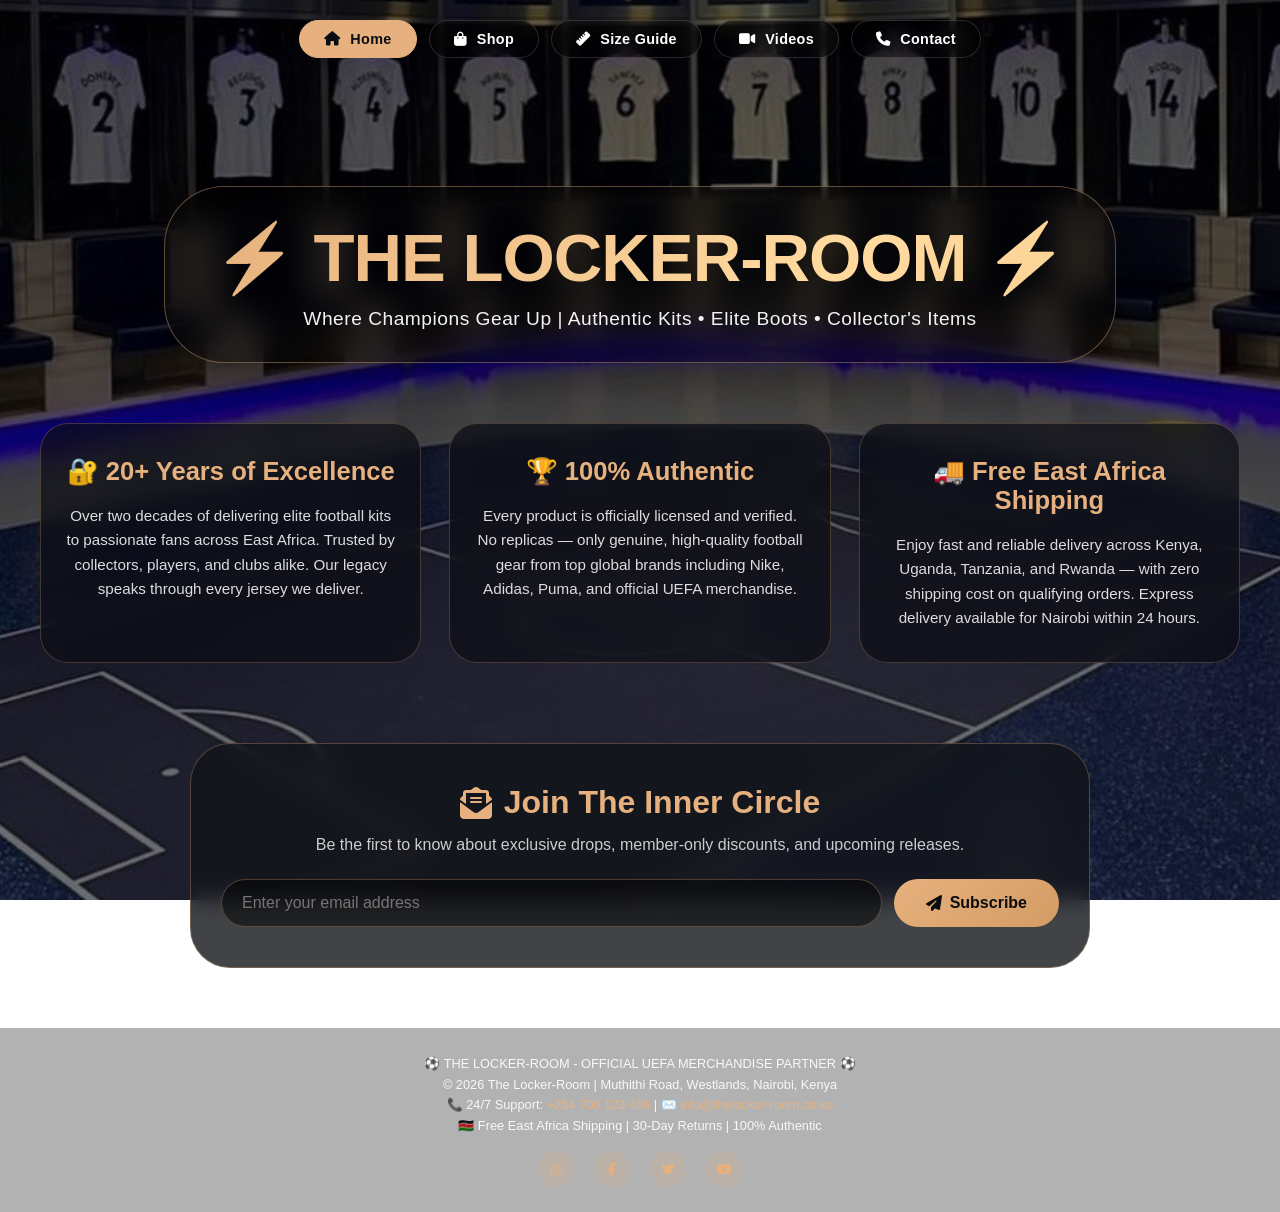
==== commit e41eada0: "Refactor footer styles for improved visibility" ====
--- a/index.html
+++ b/index.html
@@ -280,36 +280,39 @@
     display: none;
 }
 
-/* Footer Container - Enhanced Styling */
+/* Footer Area - Minimal background so slideshow shows through */
+.footer-area {
+    background: rgba(0, 0, 0, 0.3);
+    backdrop-filter: blur(4px);
+    border-top: 1px solid rgba(230, 177, 126, 0.2);
+    margin-top: 40px;
+    padding: 25px 0;
+}
+
+/* Footer Container - Smaller Centered Container */
 .footer-container {
-    background: rgba(0, 0, 0, 0.6);
-    backdrop-filter: blur(10px);
-    border-top: 1px solid rgba(230, 177, 126, 0.3);
-    margin-top: 40px;
-}
-.footer-locker {
-    max-width: 1200px;
+    max-width: 1000px;
     margin: 0 auto;
-    padding: 30px 20px;
+    padding: 0 20px;
     text-align: center;
-    color: rgba(255, 255, 255, 0.85);
+    color: rgba(255, 255, 255, 0.9);
     font-size: 0.8rem;
     line-height: 1.6;
 }
-.footer-locker a {
+.footer-container a {
     color: #e6b17e;
     text-decoration: none;
 }
-.footer-locker a:hover {
+.footer-container a:hover {
     text-decoration: underline;
 }
-.footer-locker .footer-social {
+.footer-container .footer-social {
     margin-top: 15px;
     display: flex;
     justify-content: center;
     gap: 20px;
 }
-.footer-locker .footer-social a {
+.footer-container .footer-social a {
     width: 36px;
     height: 36px;
     background: rgba(230, 177, 126, 0.2);
@@ -320,7 +323,7 @@
     transition: 0.3s;
     color: #e6b17e;
 }
-.footer-locker .footer-social a:hover {
+.footer-container .footer-social a:hover {
     background: #e6b17e;
     color: #0a0c10;
     transform: translateY(-3px);
@@ -354,8 +357,8 @@
     .newsletter-section h2 {
         font-size: 1.6rem;
     }
-    .newsletter-form input {
-        min-width: 200px;
+    .footer-container {
+        padding: 0 16px;
     }
 }
 
@@ -365,6 +368,9 @@
     }
     .hero-box p {
         font-size: 0.8rem;
+    }
+    .footer-container {
+        font-size: 0.7rem;
     }
 }
 </style>
@@ -429,9 +435,9 @@
     <div class="success-message" id="subscribeMessage">✓ Thanks for subscribing! Check your inbox for 10% off.</div>
 </div>
 
-<!-- Footer Container - Enhanced Styling -->
-<div class="footer-container">
-    <footer class="footer-locker">
+<!-- Footer Area with minimal background -->
+<div class="footer-area">
+    <div class="footer-container">
         ⚽ THE LOCKER-ROOM - OFFICIAL UEFA MERCHANDISE PARTNER ⚽<br>
         © 2026 The Locker-Room | Muthithi Road, Westlands, Nairobi, Kenya<br>
         📞 24/7 Support: <a href="tel:+254700123456">+254 700 123 456</a> | ✉️ <a href="mailto:info@thelocker-room.co.ke">info@thelocker-room.co.ke</a><br>
@@ -442,7 +448,7 @@
             <a href="#" aria-label="Twitter"><i class="fab fa-twitter"></i></a>
             <a href="#" aria-label="YouTube"><i class="fab fa-youtube"></i></a>
         </div>
-    </footer>
+    </div>
 </div>
 
 <script>
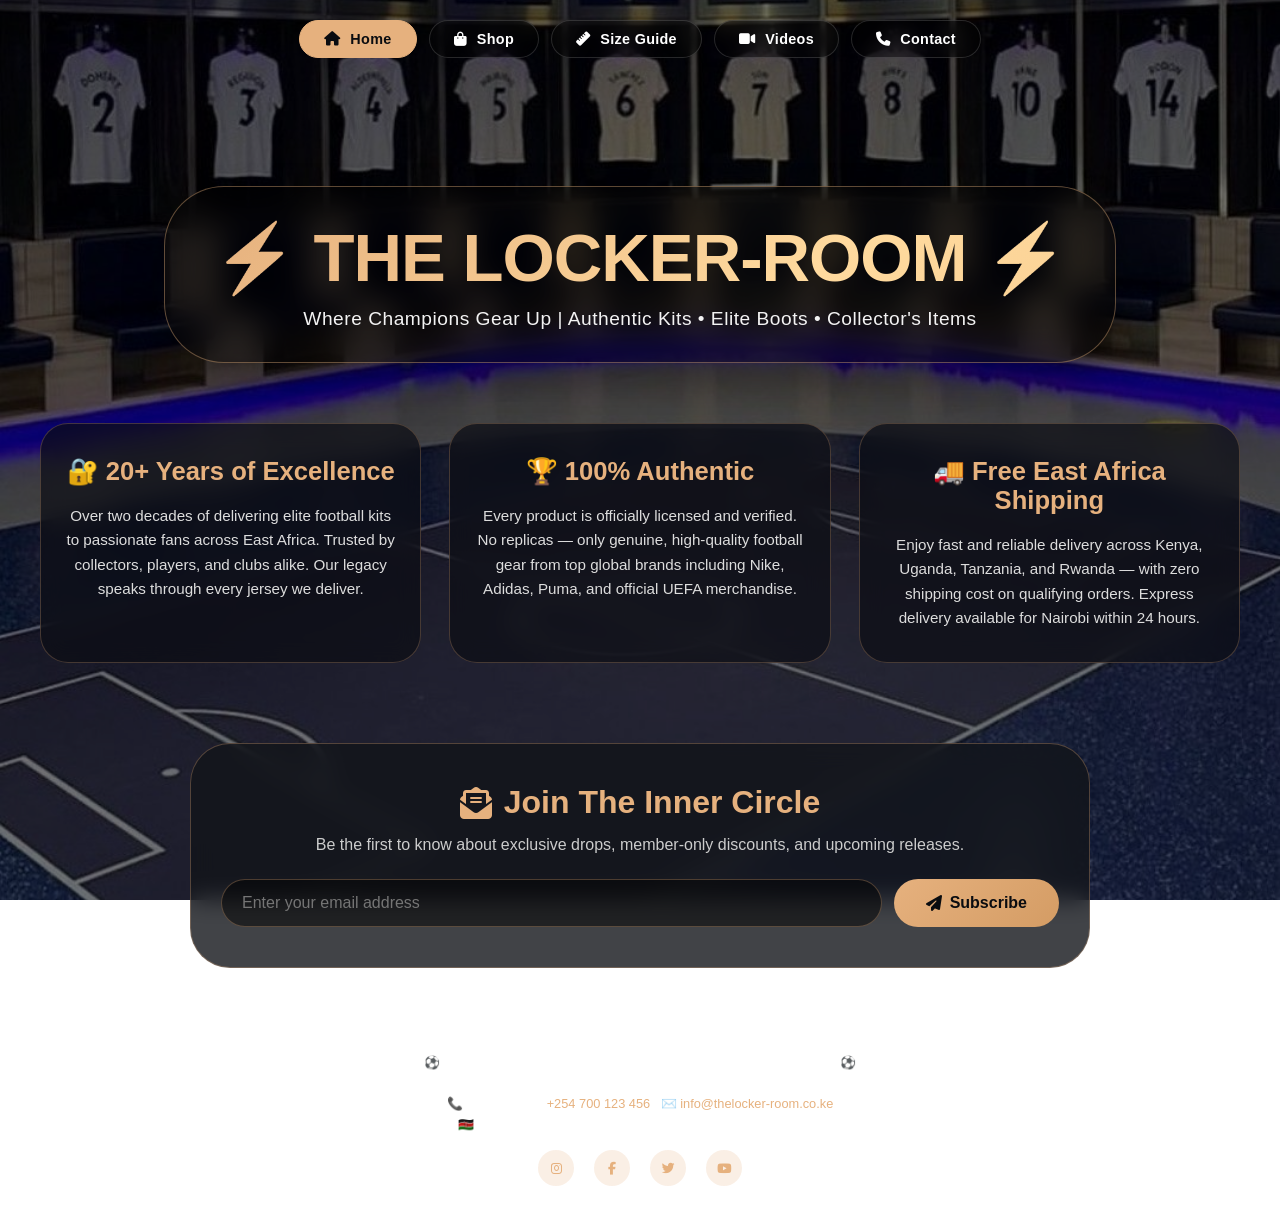
==== commit 34e10121: "Refactor footer styles and structure Removed the footer background styles and updated the footer str" ====
--- a/index.html
+++ b/index.html
@@ -280,16 +280,12 @@
     display: none;
 }
 
-/* Footer Area - Minimal background so slideshow shows through */
-.footer-area {
-    background: rgba(0, 0, 0, 0.3);
-    backdrop-filter: blur(4px);
-    border-top: 1px solid rgba(230, 177, 126, 0.2);
+/* Footer - Own container, no background bar */
+.footer-wrapper {
     margin-top: 40px;
     padding: 25px 0;
 }
 
-/* Footer Container - Smaller Centered Container */
 .footer-container {
     max-width: 1000px;
     margin: 0 auto;
@@ -435,8 +431,8 @@
     <div class="success-message" id="subscribeMessage">✓ Thanks for subscribing! Check your inbox for 10% off.</div>
 </div>
 
-<!-- Footer Area with minimal background -->
-<div class="footer-area">
+<!-- Footer in its own container, no background bar -->
+<div class="footer-wrapper">
     <div class="footer-container">
         ⚽ THE LOCKER-ROOM - OFFICIAL UEFA MERCHANDISE PARTNER ⚽<br>
         © 2026 The Locker-Room | Muthithi Road, Westlands, Nairobi, Kenya<br>
